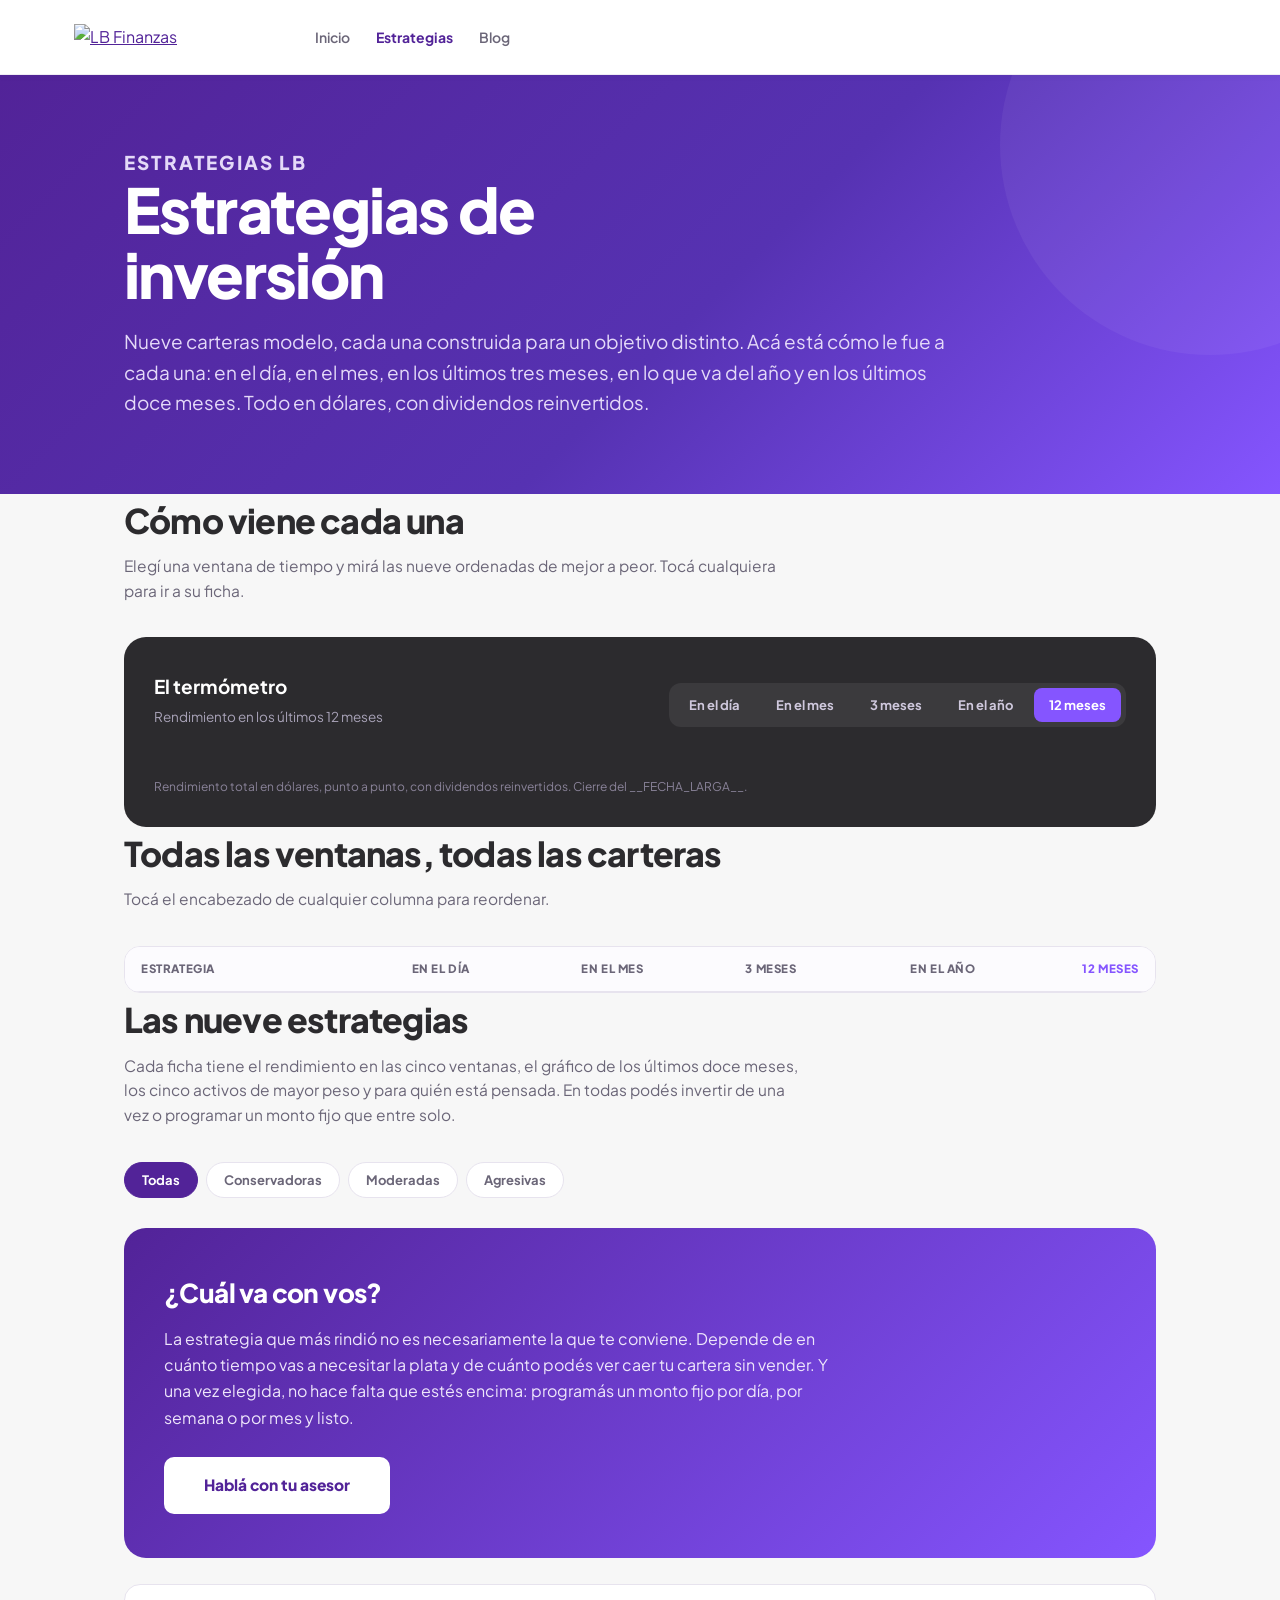
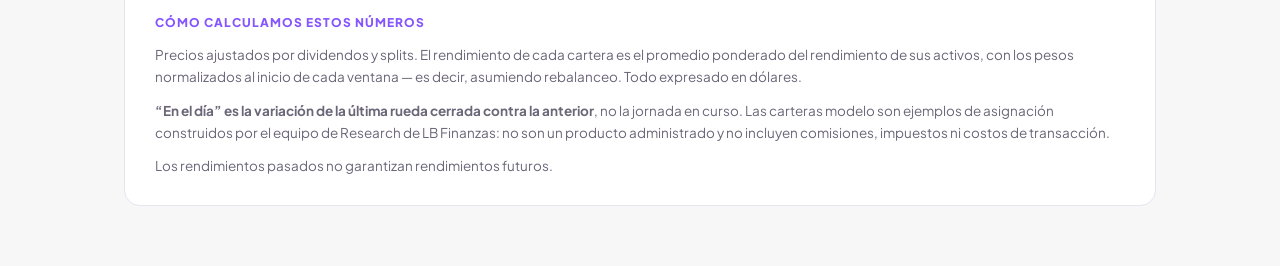
==== landing/template.html @ 9a28ad7d "Add files via upload" ====
<!DOCTYPE html>
<html lang="es-AR">
<head>
<meta charset="utf-8">
<meta name="viewport" content="width=device-width, initial-scale=1">
<title>Estrategias de inversión · LB Finanzas</title>
<meta name="description" content="Todas las estrategias de inversión de LB Finanzas, con su rendimiento en el día, el mes, los últimos 3 meses, el año y los últimos 12 meses.">
<link rel="icon" type="image/png" sizes="64x64" href="/assets/favicon-64.png">
<link rel="apple-touch-icon" sizes="180x180" href="/assets/apple-touch-icon.png">
<meta name="theme-color" content="#522398">
<link rel="preconnect" href="https://fonts.googleapis.com">
<link rel="preconnect" href="https://fonts.gstatic.com" crossorigin>
<link href="https://fonts.googleapis.com/css2?family=Plus+Jakarta+Sans:wght@400;500;600;700;800&display=swap" rel="stylesheet">
<style>
:root{
  --violeta:#522398;
  --violeta-medio:#5632b2;
  --acento:#8555ff;
  --lavanda:#f4e9fe;
  --verde:#73ffa1;
  --negro:#2c2b2e;
  --blanco:#fbfafd;
  --fondo:#f7f7f7;
  --gris:#6b6678;
  --gris-claro:#9990a8;
  --linea:#e7e3ee;
  --rojo:#e0466b;
  --verde-texto:#12855a;
  --grad:linear-gradient(135deg,#522398 0%,#5632b2 55%,#8555ff 100%);
  --radio:16px;
}
*{box-sizing:border-box}
html{scroll-behavior:smooth;scroll-padding-top:96px}
@media (prefers-reduced-motion:reduce){html{scroll-behavior:auto}*{animation:none!important;transition:none!important}}
body{
  margin:0;background:var(--fondo);color:var(--negro);
  font-family:'Plus Jakarta Sans',-apple-system,BlinkMacSystemFont,'Segoe UI',Arial,sans-serif;
  font-size:16px;line-height:1.6;-webkit-font-smoothing:antialiased;
}
.wrap{max-width:1080px;margin:0 auto;padding:0 24px}
.num{font-variant-numeric:tabular-nums;font-feature-settings:"tnum"}
a{color:var(--violeta)}
:focus-visible{outline:3px solid var(--acento);outline-offset:3px;border-radius:6px}

/* ---------- NAV ---------- */
.nav{position:sticky;top:0;z-index:50;background:#fff;border-bottom:1px solid #efecf4;box-shadow:0 2px 6px rgba(44,43,46,.045)}
.nav-in{max-width:1180px;margin:0 auto;padding:24px;display:flex;align-items:center;gap:24px}
.nav-logo{display:flex;align-items:center;flex:0 0 auto}
.nav-logo img{height:26px;width:auto;display:block}
.nav-links{display:flex;align-items:center;gap:26px;flex:1;min-width:0}
.nav-links a{font-size:14px;font-weight:600;color:var(--gris);text-decoration:none;white-space:nowrap}
.nav-links a:hover{color:var(--violeta)}
.nav-links a[aria-current="page"]{color:var(--violeta);font-weight:700}

/* ---------- HERO ---------- */
.hero{background:var(--violeta);background-image:var(--grad);color:#fff;padding:72px 0 76px;position:relative;overflow:hidden}
.hero::after{content:"";position:absolute;right:-140px;top:-140px;width:420px;height:420px;border-radius:50%;background:rgba(255,255,255,.05)}
.hero-in{position:relative;z-index:2;max-width:1080px;margin:0 auto;padding:0 24px}
.eyebrow{font-size:12px;font-weight:800;letter-spacing:2.2px;color:var(--verde);margin:0 0 18px}
.hero h1{font-size:clamp(38px,6vw,62px);line-height:1.04;font-weight:800;letter-spacing:-1.6px;margin:0 0 20px;max-width:15ch}
.hero p{font-size:clamp(16px,2vw,19px);line-height:1.6;color:#e4d9f8;max-width:60ch;margin:0}

/* ---------- SECCIONES ---------- */
section{padding:64px 0}
.sec-h{margin:0 0 6px;font-size:clamp(26px,3.4vw,34px);font-weight:800;letter-spacing:-.8px}
.sec-b{margin:0 0 34px;font-size:15.5px;color:var(--gris);max-width:62ch}

/* ---------- TERMÓMETRO ---------- */
.termo{background:var(--negro);border-radius:22px;padding:34px 30px 30px;color:#fff}
.termo-top{display:flex;flex-wrap:wrap;gap:18px;align-items:flex-end;justify-content:space-between;margin-bottom:28px}
.termo-top h3{margin:0 0 4px;font-size:19px;font-weight:700;color:#fff}
.termo-top p{margin:0;font-size:13.5px;color:#a9a3b8}
.ventanas{display:flex;flex-wrap:wrap;gap:6px;background:rgba(255,255,255,.07);padding:5px;border-radius:12px}
.ventanas button{
  border:0;background:transparent;color:#cfc8dd;font-family:inherit;font-size:13px;font-weight:700;
  padding:9px 15px;border-radius:8px;cursor:pointer;transition:background .15s,color .15s;white-space:nowrap
}
.ventanas button:hover{color:#fff}
.ventanas button[aria-selected="true"]{background:var(--acento);color:#fff}
.barras{display:flex;flex-direction:column;gap:3px}
.barra{
  display:grid;grid-template-columns:150px 1fr 78px;align-items:center;gap:14px;
  padding:9px 10px;border-radius:10px;background:transparent;border:0;width:100%;
  color:inherit;font-family:inherit;text-align:left;cursor:pointer;text-decoration:none;transition:background .15s
}
.barra:hover{background:rgba(255,255,255,.06)}
.barra-n{font-size:13.5px;font-weight:600;color:#efecf5;overflow:hidden;text-overflow:ellipsis;white-space:nowrap}
.barra-riel{position:relative;height:22px;background:rgba(255,255,255,.06);border-radius:5px;overflow:hidden}
.barra-cero{position:absolute;top:0;bottom:0;width:1px;background:rgba(255,255,255,.28)}
.barra-f{position:absolute;top:3px;bottom:3px;border-radius:3px;transition:left .45s cubic-bezier(.4,0,.2,1),width .45s cubic-bezier(.4,0,.2,1)}
.barra-v{font-size:14px;font-weight:800;text-align:right}
.pos{color:var(--verde)}.neg{color:#ff8fa8}
.termo-pie{margin:22px 0 0;font-size:12px;color:#8a8399}

/* ---------- TABLA ---------- */
.tabla-caja{background:#fff;border:1px solid var(--linea);border-radius:var(--radio);overflow-x:auto}
table{width:100%;border-collapse:collapse;min-width:660px}
th,td{padding:13px 16px;text-align:right;font-size:14px;border-bottom:1px solid var(--linea)}
th:first-child,td:first-child{text-align:left}
thead th{font-size:11.5px;font-weight:800;letter-spacing:.6px;text-transform:uppercase;color:var(--gris);background:#fcfbfe;position:sticky;top:0}
tbody tr:last-child td{border-bottom:0}
tbody tr:hover{background:#fbf9ff}
td.nom a{font-weight:700;color:var(--negro);text-decoration:none}
td.nom a:hover{color:var(--violeta)}
td.nom small{display:block;font-weight:500;color:var(--gris-claro);font-size:12px}
.v-pos{color:var(--verde-texto);font-weight:700}
.v-neg{color:var(--rojo);font-weight:700}
.v-cero{color:var(--gris)}
th.ord{cursor:pointer;user-select:none;white-space:nowrap}
th.ord:hover{color:var(--violeta)}
th.ord[aria-sort]{color:var(--acento)}

/* ---------- FILTROS ---------- */
.filtros{display:flex;flex-wrap:wrap;gap:8px;margin-bottom:30px}
.filtros button{
  border:1px solid var(--linea);background:#fff;color:var(--gris);font-family:inherit;
  font-size:13px;font-weight:700;padding:9px 17px;border-radius:100px;cursor:pointer;transition:.15s
}
.filtros button:hover{border-color:var(--acento);color:var(--violeta)}
.filtros button[aria-pressed="true"]{background:var(--violeta);border-color:var(--violeta);color:#fff}

/* ---------- CARDS ---------- */
.cards{display:flex;flex-direction:column;gap:26px}
.card{background:#fff;border:1px solid var(--linea);border-radius:22px;overflow:hidden;scroll-margin-top:96px}
.card[hidden]{display:none}
.card-h{display:flex;gap:18px;align-items:flex-start;padding:28px 30px 22px;border-bottom:1px solid var(--linea)}
.card-ico{width:52px;height:52px;flex:0 0 52px;border-radius:14px;background:var(--lavanda);display:flex;align-items:center;justify-content:center;padding:9px}
.card-ico img{width:100%;height:100%;object-fit:contain}
.card-tit{flex:1;min-width:0}
.card-tit h3{margin:0 0 3px;font-size:23px;font-weight:800;letter-spacing:-.5px}
.card-tit p{margin:0 0 11px;font-size:15px;color:var(--gris)}
.chips{display:flex;flex-wrap:wrap;gap:7px}
.chip{font-size:11.5px;font-weight:700;padding:5px 11px;border-radius:100px;background:var(--lavanda);color:var(--violeta);letter-spacing:.2px}
.chip.r-conservative{background:#e6f7ef;color:#12855a}
.chip.r-moderate{background:#fff2dd;color:#9a6608}
.chip.r-aggressive{background:#fde8ee;color:#c02a52}

.kpis{display:grid;grid-template-columns:repeat(5,1fr);border-bottom:1px solid var(--linea)}
.kpi{padding:18px 14px;text-align:center;border-right:1px solid var(--linea)}
.kpi:last-child{border-right:0}
.kpi.destacado{background:var(--lavanda)}
.kpi-l{display:block;font-size:10.5px;font-weight:800;letter-spacing:.7px;text-transform:uppercase;color:var(--gris-claro);margin-bottom:5px}
.kpi-v{font-size:19px;font-weight:800;letter-spacing:-.4px}

.card-b{display:grid;grid-template-columns:1.15fr .85fr;gap:0}
.graf{padding:26px 30px;border-right:1px solid var(--linea)}
.bloque-t{margin:0 0 3px;font-size:12px;font-weight:800;letter-spacing:1px;color:var(--acento);text-transform:uppercase}
.bloque-s{margin:0 0 16px;font-size:12.5px;color:var(--gris-claro)}
.graf svg{width:100%;max-width:470px;height:auto;display:block}
.act{padding:26px 30px}
.act table{min-width:0}
.act th,.act td{padding:9px 6px;font-size:13px}
.act thead th{background:transparent;position:static;font-size:10.5px}
.act td.tk{text-align:left}
.act .tk b{font-weight:800;color:var(--negro)}
.act .tk small{display:block;font-size:11px;color:var(--gris-claro);font-weight:500;line-height:1.35}
.sd{color:var(--gris-claro);font-weight:500}
.act-pie{margin:14px 0 0;font-size:11.5px;color:var(--gris-claro);line-height:1.5}

.desc{padding:24px 30px 30px;border-top:1px solid var(--linea);background:#fcfbfe}
.desc p{margin:0 0 12px;font-size:14.5px;line-height:1.7;color:#4a4653}
.desc p:last-child{margin-bottom:0}
.desc details summary{cursor:pointer;font-size:13px;font-weight:700;color:var(--violeta);list-style:none;padding:4px 0}
.desc details summary::-webkit-details-marker{display:none}
.desc details summary::before{content:"▸ ";display:inline-block;transition:transform .2s}
.desc details[open] summary::before{content:"▾ "}
.desc details[open] summary{margin-bottom:12px}

/* ---------- INVERSIÓN PROGRAMADA ---------- */
.prog{display:flex;flex-wrap:wrap;align-items:center;gap:16px;justify-content:space-between;
  padding:18px 30px;background:var(--lavanda);border-top:1px solid #e3d5f7}
.prog-txt{flex:1 1 340px;min-width:0}
.prog-txt p{margin:0;font-size:13.5px;line-height:1.55;color:#4a4653}
.prog-txt b{color:var(--violeta);font-weight:700}
.frec{display:flex;gap:6px;flex:0 0 auto}
.frec span{font-size:11.5px;font-weight:700;color:var(--violeta);background:#fff;
  border:1px solid #e0cffa;border-radius:100px;padding:5px 13px;white-space:nowrap}
@media (max-width:560px){.prog{padding:16px 20px}}

/* ---------- CIERRE ---------- */
.cierre{background:var(--violeta);background-image:linear-gradient(135deg,#522398 0%,#8555ff 100%);border-radius:22px;padding:44px 40px;color:#fff}
.cierre h3{margin:0 0 12px;font-size:26px;font-weight:800;letter-spacing:-.6px}
.cierre p{margin:0 0 26px;font-size:16px;line-height:1.65;color:#eee6fb;max-width:56ch}
.btn{display:inline-block;padding:16px 40px;border-radius:10px;background:#fff;color:var(--violeta);font-size:15.5px;font-weight:800;text-decoration:none}
.btn:hover{background:var(--verde);color:var(--negro)}

.metodo{background:#fff;border:1px solid var(--linea);border-radius:var(--radio);padding:28px 30px}
.metodo h4{margin:0 0 12px;font-size:12px;font-weight:800;letter-spacing:1px;color:var(--acento);text-transform:uppercase}
.metodo p{margin:0 0 11px;font-size:13.5px;line-height:1.65;color:var(--gris)}
.metodo p:last-child{margin-bottom:0}
footer{padding:0 0 60px}

@media (max-width:860px){
  .card-b{grid-template-columns:1fr}
  .graf{border-right:0;border-bottom:1px solid var(--linea)}
  .kpis{grid-template-columns:repeat(3,1fr)}
  .kpi{border-bottom:1px solid var(--linea)}
  .kpi:nth-child(3){border-right:0}
  .barra{grid-template-columns:120px 1fr 66px;gap:10px}
  .nav-links{display:none}
}
@media (max-width:560px){
  .wrap,.hero-in,.nav-in{padding-left:18px;padding-right:18px}
  .nav-in{gap:12px;padding:20px 18px}
  .nav-logo img{height:22px}
    .hero{padding:52px 0 70px}
  section{padding:46px 0}
  .termo{padding:24px 18px}
  .barra{grid-template-columns:1fr 62px;gap:8px;padding:8px}
  .barra-riel{grid-column:1/-1;grid-row:2}
  .barra-n{white-space:normal}
  .kpis{grid-template-columns:repeat(2,1fr)}
  .kpi:nth-child(3){border-right:1px solid var(--linea)}
  .kpi:nth-child(5){border-right:0}
  .card-h,.graf,.act,.desc{padding-left:20px;padding-right:20px}
  .cierre{padding:32px 24px}
}
</style>
</head>
<body>

<nav class="nav">
  <div class="nav-in">
    <a class="nav-logo" href="/" aria-label="LB Finanzas — inicio">
      <img src="/assets/lb-logo.png" alt="LB Finanzas" width="217" height="26">
    </a>
    <!-- LINKS DE LA PLATAFORMA — reemplazar por los de la navbar general.
         Los de abajo son un ejemplo de estructura, no los definitivos. -->
    <div class="nav-links">
      <a href="/">Inicio</a>
      <a href="/estrategias-de-inversion" aria-current="page">Estrategias</a>
      <a href="/blog">Blog</a>
    </div>
  </div>
</nav>

<header class="hero">
  <div class="hero-in">
    <p class="eyebrow">ESTRATEGIAS LB</p>
    <h1>Estrategias de inversión</h1>
    <p>Nueve carteras modelo, cada una construida para un objetivo distinto. Acá está cómo le fue a cada una: en el día, en el mes, en los últimos tres meses, en lo que va del año y en los últimos doce meses. Todo en dólares, con dividendos reinvertidos.</p>
  </div>
</header>


<main>

<section class="wrap" id="comparar">
  <h2 class="sec-h">Cómo viene cada una</h2>
  <p class="sec-b">Elegí una ventana de tiempo y mirá las nueve ordenadas de mejor a peor. Tocá cualquiera para ir a su ficha.</p>
  <div class="termo">
    <div class="termo-top">
      <div>
        <h3>El termómetro</h3>
        <p id="termoSub">Rendimiento en los últimos 12 meses</p>
      </div>
      <div class="ventanas" role="tablist" aria-label="Ventana de tiempo">
        <button role="tab" data-v="0">En el día</button>
        <button role="tab" data-v="1">En el mes</button>
        <button role="tab" data-v="2">3 meses</button>
        <button role="tab" data-v="3">En el año</button>
        <button role="tab" data-v="4" aria-selected="true">12 meses</button>
      </div>
    </div>
    <div class="barras" id="barras"></div>
    <p class="termo-pie">Rendimiento total en dólares, punto a punto, con dividendos reinvertidos. Cierre del __FECHA_LARGA__.</p>
  </div>
</section>

<section class="wrap" id="tabla">
  <h2 class="sec-h">Todas las ventanas, todas las carteras</h2>
  <p class="sec-b">Tocá el encabezado de cualquier columna para reordenar.</p>
  <div class="tabla-caja">
    <table id="tablaComp">
      <thead>
        <tr>
          <th class="ord" data-c="-1" scope="col">Estrategia</th>
          <th class="ord" data-c="0" scope="col">En el día</th>
          <th class="ord" data-c="1" scope="col">En el mes</th>
          <th class="ord" data-c="2" scope="col">3 meses</th>
          <th class="ord" data-c="3" scope="col">En el año</th>
          <th class="ord" data-c="4" aria-sort="descending" scope="col">12 meses</th>
        </tr>
      </thead>
      <tbody id="tablaBody"></tbody>
    </table>
  </div>
</section>

<section class="wrap" id="estrategias">
  <h2 class="sec-h">Las nueve estrategias</h2>
  <p class="sec-b">Cada ficha tiene el rendimiento en las cinco ventanas, el gráfico de los últimos doce meses, los cinco activos de mayor peso y para quién está pensada. En todas podés invertir de una vez o programar un monto fijo que entre solo.</p>
  <div class="filtros" id="filtros">
    <button data-f="todas" aria-pressed="true">Todas</button>
    <button data-f="conservative" aria-pressed="false">Conservadoras</button>
    <button data-f="moderate" aria-pressed="false">Moderadas</button>
    <button data-f="aggressive" aria-pressed="false">Agresivas</button>
  </div>
  <div class="cards" id="cards"></div>
</section>

<section class="wrap">
  <div class="cierre">
    <h3>¿Cuál va con vos?</h3>
    <p>La estrategia que más rindió no es necesariamente la que te conviene. Depende de en cuánto tiempo vas a necesitar la plata y de cuánto podés ver caer tu cartera sin vender. Y una vez elegida, no hace falta que estés encima: programás un monto fijo por día, por semana o por mes y listo.</p>
    <a class="btn" href="#">Hablá con tu asesor</a>
  </div>
</section>

<section class="wrap" id="metodologia" style="padding-top:26px">
  <div class="metodo">
    <h4>Cómo calculamos estos números</h4>
    <p>Precios ajustados por dividendos y splits. El rendimiento de cada cartera es el promedio ponderado del rendimiento de sus activos, con los pesos normalizados al inicio de cada ventana — es decir, asumiendo rebalanceo. Todo expresado en dólares.</p>
    <p><strong>“En el día” es la variación de la última rueda cerrada contra la anterior</strong>, no la jornada en curso. Las carteras modelo son ejemplos de asignación construidos por el equipo de Research de LB Finanzas: no son un producto administrado y no incluyen comisiones, impuestos ni costos de transacción.</p>
    <p>Los rendimientos pasados no garantizan rendimientos futuros.</p>
  </div>
</section>

</main>
<footer></footer>

<script>
const VENTANAS = ['En el día','En el mes','Últimos 3 meses','En el año (YTD)','Últimos 12 meses'];
const VENT_CORTA = ['Día','Mes','3M','Año','12M'];
const ESTRATEGIAS = __DATOS__;

const fmt = n => (n>0?'+':'') + n.toFixed(2).replace('.',',') + '%';
const cls = n => n>0?'pos':(n<0?'neg':'');
const clsT = n => n>0?'v-pos':(n<0?'v-neg':'v-cero');

/* ---------- TERMÓMETRO ---------- */
let ventanaActiva = 4;

function pintarBarras(){
  const cont = document.getElementById('barras');
  const orden = [...ESTRATEGIAS].sort((a,b)=>b.ret[ventanaActiva]-a.ret[ventanaActiva]);
  const vals = orden.map(e=>e.ret[ventanaActiva]);
  const min = Math.min(0,...vals), max = Math.max(0,...vals);
  const span = (max-min) || 1;
  const cero = (0-min)/span*100;

  cont.innerHTML = orden.map(e=>{
    const v = e.ret[ventanaActiva];
    const x = (v-min)/span*100;
    const left = Math.min(cero,x), w = Math.max(Math.abs(x-cero),0.6);
    const color = v>=0 ? 'var(--verde)' : '#ff8fa8';
    return `<a class="barra" href="#${e.id}">
      <span class="barra-n">${e.nombre}</span>
      <span class="barra-riel">
        <span class="barra-cero" style="left:${cero}%"></span>
        <span class="barra-f" style="left:${left}%;width:${w}%;background:${color}"></span>
      </span>
      <span class="barra-v num ${cls(v)}">${fmt(v)}</span>
    </a>`;
  }).join('');

  document.getElementById('termoSub').textContent = 'Rendimiento ' +
    (ventanaActiva===0?'en el día':ventanaActiva===1?'en el mes':ventanaActiva===2?'en los últimos 3 meses':ventanaActiva===3?'en lo que va del año':'en los últimos 12 meses');
}

document.querySelectorAll('.ventanas button').forEach(b=>{
  b.addEventListener('click',()=>{
    document.querySelectorAll('.ventanas button').forEach(x=>x.setAttribute('aria-selected','false'));
    b.setAttribute('aria-selected','true');
    ventanaActiva = +b.dataset.v;
    pintarBarras();
  });
});
pintarBarras();

/* ---------- TABLA ---------- */
let ordCol = 4, ordDesc = true;

function pintarTabla(){
  const orden = [...ESTRATEGIAS].sort((a,b)=>{
    if(ordCol===-1) return ordDesc ? b.nombre.localeCompare(a.nombre) : a.nombre.localeCompare(b.nombre);
    return ordDesc ? b.ret[ordCol]-a.ret[ordCol] : a.ret[ordCol]-b.ret[ordCol];
  });
  document.getElementById('tablaBody').innerHTML = orden.map(e=>
    `<tr><td class="nom"><a href="#${e.id}">${e.nombre}</a><small>${e.riesgo} · ${e.plazo.toLowerCase()}</small></td>` +
    e.ret.map(v=>`<td class="num ${clsT(v)}">${fmt(v)}</td>`).join('') + '</tr>'
  ).join('');
}

document.querySelectorAll('#tablaComp th.ord').forEach(th=>{
  th.addEventListener('click',()=>{
    const c = +th.dataset.c;
    if(c===ordCol){ ordDesc = !ordDesc; } else { ordCol = c; ordDesc = true; }
    document.querySelectorAll('#tablaComp th.ord').forEach(x=>x.removeAttribute('aria-sort'));
    th.setAttribute('aria-sort', ordDesc?'descending':'ascending');
    pintarTabla();
  });
});
pintarTabla();

/* ---------- GRÁFICO ----------
   Si la estrategia trae `serie` (array de {f:'YYYY-MM-DD', v:<base 100>}),
   dibuja la curva de 12 meses. Si no, cae al gráfico de las cinco ventanas.
   Cargar `serie` no requiere ningún otro cambio en la página.            */

function grafSerie(e){
  const W=420,H=200,P={t:14,r:10,b:24,l:38};
  const vs=e.serie.map(p=>p.v), min=Math.min(...vs), max=Math.max(...vs);
  const pad=(max-min)*0.12||1, lo=min-pad, hi=max+pad;
  const X=i=>P.l+i/(e.serie.length-1)*(W-P.l-P.r);
  const Y=v=>P.t+(hi-v)/(hi-lo)*(H-P.t-P.b);
  const d=e.serie.map((p,i)=>(i?'L':'M')+X(i).toFixed(1)+' '+Y(p.v).toFixed(1)).join(' ');
  const area=d+` L${X(e.serie.length-1).toFixed(1)} ${H-P.b} L${P.l} ${H-P.b} Z`;
  const sube=vs[vs.length-1]>=vs[0], col=sube?'#12855a':'#e0466b';
  return `<svg viewBox="0 0 ${W} ${H}" role="img" aria-label="Evolución de ${e.nombre} en los últimos 12 meses">
    <defs><linearGradient id="g-${e.id}" x1="0" y1="0" x2="0" y2="1">
      <stop offset="0%" stop-color="${col}" stop-opacity=".22"/><stop offset="100%" stop-color="${col}" stop-opacity="0"/>
    </linearGradient></defs>
    <line x1="${P.l}" y1="${Y(100)}" x2="${W-P.r}" y2="${Y(100)}" stroke="#e7e3ee" stroke-dasharray="3 3"/>
    <path d="${area}" fill="url(#g-${e.id})"/>
    <path d="${d}" fill="none" stroke="${col}" stroke-width="2.2" stroke-linejoin="round" stroke-linecap="round"/>
    <text x="4" y="${Y(hi).toFixed(1)+8}" font-size="10" fill="#9990a8">${hi.toFixed(0)}</text>
    <text x="4" y="${Y(lo).toFixed(1)}" font-size="10" fill="#9990a8">${lo.toFixed(0)}</text>
  </svg>`;
}

function grafVentanas(e){
  const W=420,H=214,P={t:18,r:8,b:48,l:8};
  const vs=e.ret, min=Math.min(0,...vs), max=Math.max(0,...vs), span=(max-min)||1;
  const bw=(W-P.l-P.r)/vs.length, gap=bw*0.32;
  const Y=v=>P.t+(max-v)/span*(H-P.t-P.b);
  const y0=Y(0);
  return `<svg viewBox="0 0 ${W} ${H}" role="img" aria-label="Rendimiento de ${e.nombre} por ventana de tiempo">
    <line x1="${P.l}" y1="${y0.toFixed(1)}" x2="${W-P.r}" y2="${y0.toFixed(1)}" stroke="#d8d3e2"/>
    ${vs.map((v,i)=>{
      const x=P.l+i*bw+gap/2, w=bw-gap;
      const y=Math.min(y0,Y(v)), h=Math.max(Math.abs(Y(v)-y0),1.5);
      const col = i===4 ? '#8555ff' : (v>=0?'#c9b8ee':'#f2b9c8');
      const ty = v>=0 ? y-7 : y+h+14;
      return `<rect x="${x.toFixed(1)}" y="${y.toFixed(1)}" width="${w.toFixed(1)}" height="${h.toFixed(1)}" rx="3" fill="${col}"/>
        <text x="${(x+w/2).toFixed(1)}" y="${ty.toFixed(1)}" text-anchor="middle" font-size="11" font-weight="800" fill="${i===4?'#522398':'#6b6678'}">${fmt(v)}</text>
        <text x="${(x+w/2).toFixed(1)}" y="${H-10}" text-anchor="middle" font-size="11" font-weight="${i===4?700:500}" fill="#9990a8">${VENT_CORTA[i]}</text>`;
    }).join('')}
  </svg>`;
}

/* ---------- CARDS ---------- */
document.getElementById('cards').innerHTML = ESTRATEGIAS.map(e=>{
  const kpis = e.ret.map((v,i)=>
    `<div class="kpi${i===4?' destacado':''}">
       <span class="kpi-l">${VENT_CORTA[i]}</span>
       <span class="kpi-v num ${clsT(v)}">${fmt(v)}</span>
     </div>`).join('');

  const filas = e.activos.map(a=>
    `<tr>
      <td class="tk"><b>${a.t}</b>${a.nombre?`<small>${a.nombre}</small>`:''}</td>
      <td class="num">${a.peso.toString().replace('.',',')}%</td>
      <td class="num ${a.r12m===null?'sd':clsT(a.r12m)}">${a.r12m===null?'s/d':fmt(a.r12m)}</td>
    </tr>`).join('');

  const resto = e.totalActivos>5 ? `Se muestran los 5 activos de mayor peso de un total de ${e.totalActivos}.` : `La cartera tiene ${e.totalActivos} activos: están todos.`;

  const [primero,...siguientes] = e.descripcion;
  const desc = `<p>${primero}</p>` + (siguientes.length
    ? `<details><summary>Seguir leyendo</summary>${siguientes.map(p=>`<p>${p}</p>`).join('')}</details>`
    : '');

  const tieneSerie = Array.isArray(e.serie) && e.serie.length>1;

  return `<article class="card" id="${e.id}" data-riesgo="${e.riesgoKey}">
    <div class="card-h">
      <div class="card-ico">${e.icono?`<img src="${e.icono}" alt="" loading="lazy">`:''}</div>
      <div class="card-tit">
        <h3>${e.nombre}</h3>
        <p>${e.subtitulo}</p>
        <div class="chips">
          <span class="chip r-${e.riesgoKey}">Riesgo ${e.riesgo.toLowerCase()}</span>
          <span class="chip">${e.plazo}</span>
          <span class="chip">${e.totalActivos} activos</span>
        </div>
      </div>
    </div>
    <div class="kpis">${kpis}</div>
    <div class="card-b">
      <div class="graf">
        <p class="bloque-t">Últimos 12 meses</p>
        <p class="bloque-s">${tieneSerie ? 'Base 100 al inicio del período.' : 'Rendimiento acumulado en cada ventana. La barra violeta son los 12 meses.'}</p>
        ${tieneSerie ? grafSerie(e) : grafVentanas(e)}
      </div>
      <div class="act">
        <p class="bloque-t">Top 5 activos</p>
        <p class="bloque-s">Por peso dentro de la cartera.</p>
        <table>
          <thead><tr><th scope="col">Activo</th><th scope="col">Peso</th><th scope="col">12M</th></tr></thead>
          <tbody>${filas}</tbody>
        </table>
        <p class="act-pie">${resto}</p>
      </div>
    </div>
    <div class="desc">${desc}</div>
    <div class="prog">
      <div class="prog-txt">
        <p>🔁 En LB podés poner un monto fijo en <b>${e.nombre}</b> y que se invierta solo, sin que tengas que acordarte.</p>
      </div>
      <div class="frec"><span>Todos los días</span><span>Todas las semanas</span><span>Todos los meses</span></div>
    </div>
  </article>`;
}).join('');

/* ---------- FILTROS ---------- */
document.querySelectorAll('#filtros button').forEach(b=>{
  b.addEventListener('click',()=>{
    document.querySelectorAll('#filtros button').forEach(x=>x.setAttribute('aria-pressed','false'));
    b.setAttribute('aria-pressed','true');
    const f = b.dataset.f;
    document.querySelectorAll('.card').forEach(c=>{
      c.hidden = !(f==='todas' || c.dataset.riesgo===f);
    });
  });
});
</script>
</body>
</html>
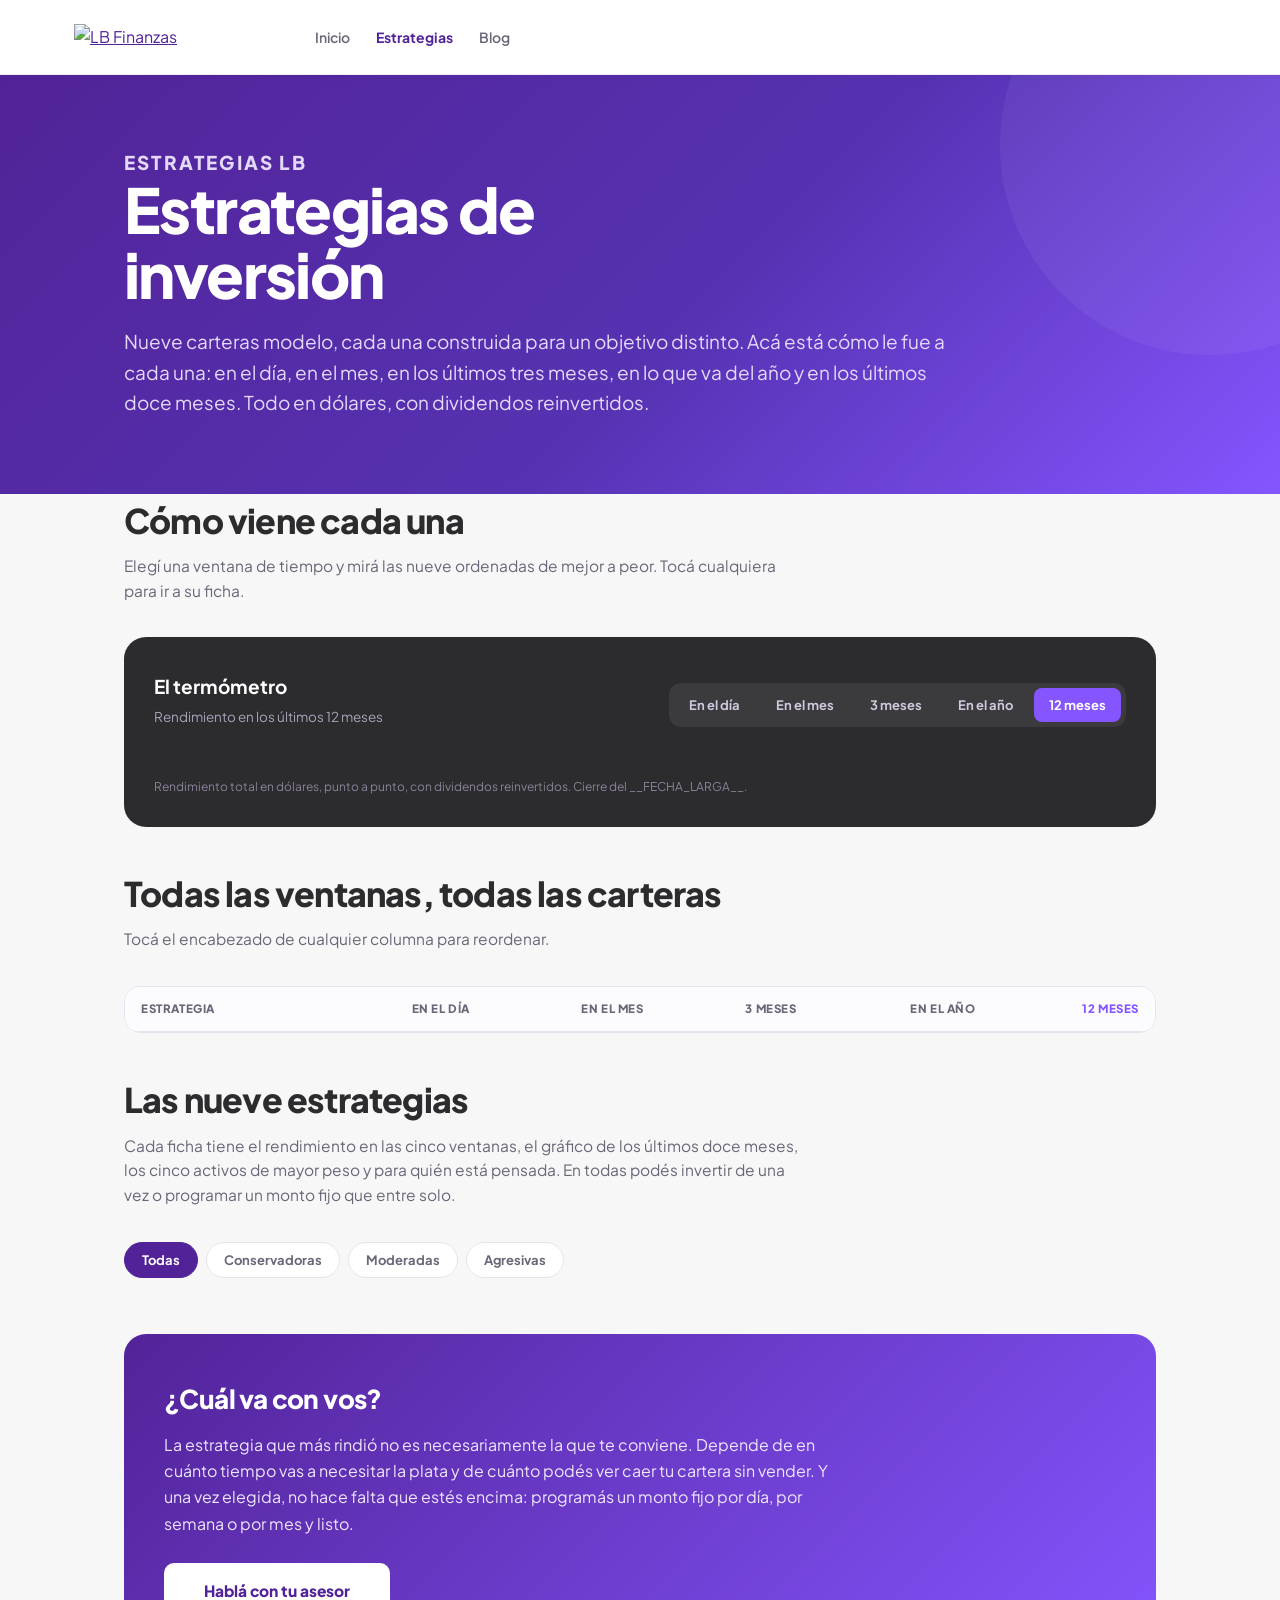
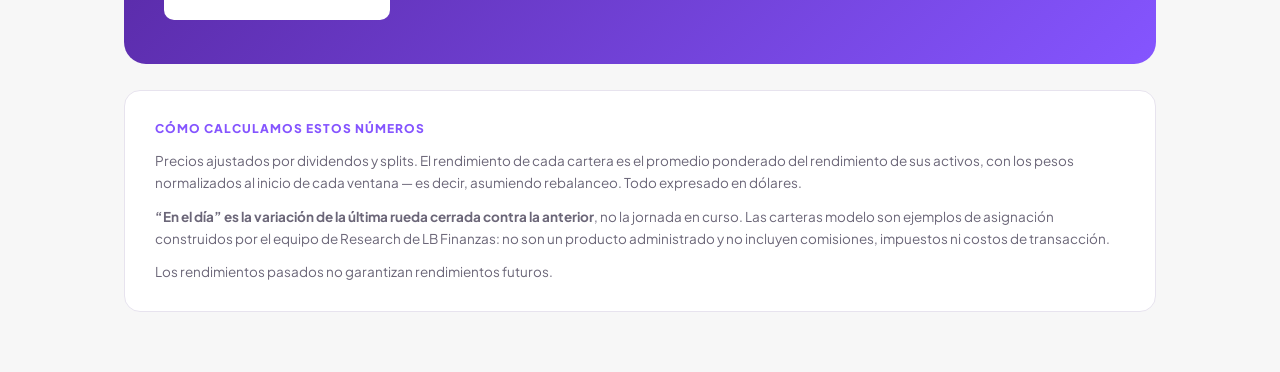
==== commit b6564f79: "Add files via upload" ====
--- a/landing/template.html
+++ b/landing/template.html
@@ -62,7 +62,8 @@
 
 /* ---------- SECCIONES ---------- */
 section{padding:64px 0}
-.sec-h{margin:0 0 6px;font-size:clamp(26px,3.4vw,34px);font-weight:800;letter-spacing:-.8px}
+section:first-of-type .sec-h{margin-top:0}
+.sec-h{margin:40px 0 6px;font-size:clamp(26px,3.4vw,34px);font-weight:800;letter-spacing:-.8px}
 .sec-b{margin:0 0 34px;font-size:15.5px;color:var(--gris);max-width:62ch}
 
 /* ---------- TERMÓMETRO ---------- */
@@ -120,7 +121,7 @@
 .filtros button[aria-pressed="true"]{background:var(--violeta);border-color:var(--violeta);color:#fff}
 
 /* ---------- CARDS ---------- */
-.cards{display:flex;flex-direction:column;gap:26px}
+.cards{display:flex;flex-direction:column;gap:26px;margin-bottom:26px}
 .card{background:#fff;border:1px solid var(--linea);border-radius:22px;overflow:hidden;scroll-margin-top:96px}
 .card[hidden]{display:none}
 .card-h{display:flex;gap:18px;align-items:flex-start;padding:28px 30px 22px;border-bottom:1px solid var(--linea)}
@@ -178,7 +179,7 @@
 @media (max-width:560px){.prog{padding:16px 20px}}
 
 /* ---------- CIERRE ---------- */
-.cierre{background:var(--violeta);background-image:linear-gradient(135deg,#522398 0%,#8555ff 100%);border-radius:22px;padding:44px 40px;color:#fff}
+.cierre{background:var(--violeta);background-image:linear-gradient(135deg,#522398 0%,#8555ff 100%);border-radius:22px;padding:44px 40px;margin-top:22px;color:#fff}
 .cierre h3{margin:0 0 12px;font-size:26px;font-weight:800;letter-spacing:-.6px}
 .cierre p{margin:0 0 26px;font-size:16px;line-height:1.65;color:#eee6fb;max-width:56ch}
 .btn{display:inline-block;padding:16px 40px;border-radius:10px;background:#fff;color:var(--violeta);font-size:15.5px;font-weight:800;text-decoration:none}
@@ -205,6 +206,7 @@
   .nav-logo img{height:22px}
     .hero{padding:52px 0 70px}
   section{padding:46px 0}
+  .sec-h{margin-top:26px}
   .termo{padding:24px 18px}
   .barra{grid-template-columns:1fr 62px;gap:8px;padding:8px}
   .barra-riel{grid-column:1/-1;grid-row:2}
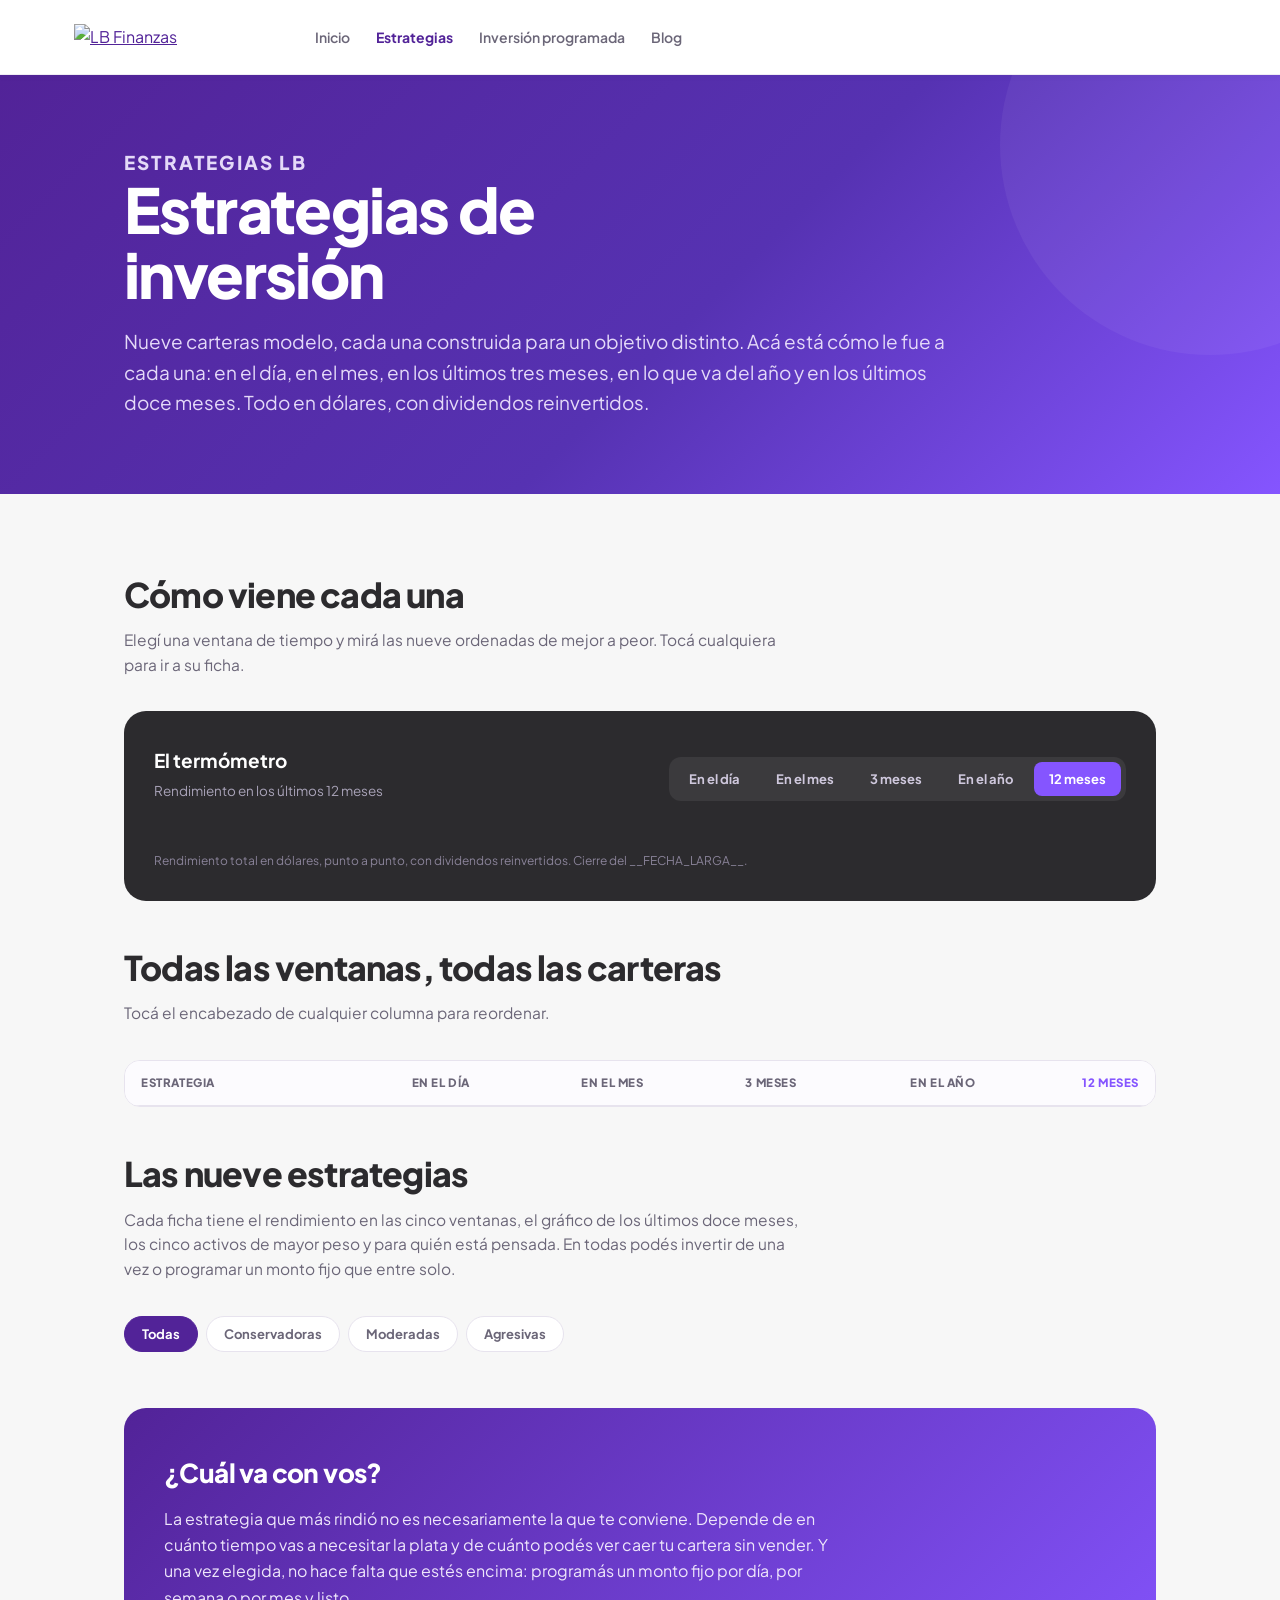
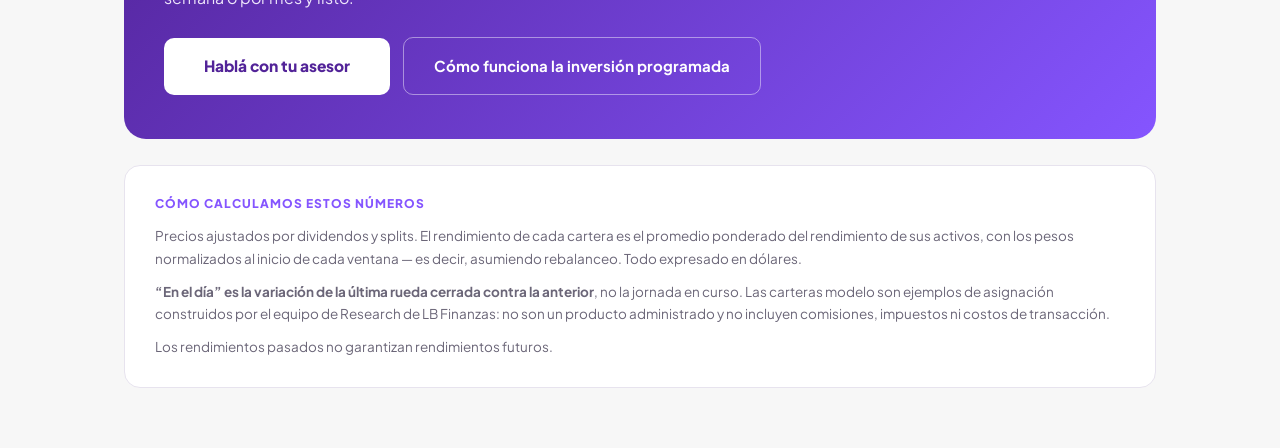
==== commit d73ccec1: "Add files via upload" ====
--- a/landing/template.html
+++ b/landing/template.html
@@ -62,6 +62,7 @@
 
 /* ---------- SECCIONES ---------- */
 section{padding:64px 0}
+section:first-of-type{padding-top:74px}
 section:first-of-type .sec-h{margin-top:0}
 .sec-h{margin:40px 0 6px;font-size:clamp(26px,3.4vw,34px);font-weight:800;letter-spacing:-.8px}
 .sec-b{margin:0 0 34px;font-size:15.5px;color:var(--gris);max-width:62ch}
@@ -184,6 +185,8 @@
 .cierre p{margin:0 0 26px;font-size:16px;line-height:1.65;color:#eee6fb;max-width:56ch}
 .btn{display:inline-block;padding:16px 40px;border-radius:10px;background:#fff;color:var(--violeta);font-size:15.5px;font-weight:800;text-decoration:none}
 .btn:hover{background:var(--verde);color:var(--negro)}
+.btn-sec{display:inline-block;padding:16px 30px;margin-left:10px;border-radius:10px;border:1.5px solid rgba(255,255,255,.45);color:#fff;font-size:15px;font-weight:700;text-decoration:none}
+.btn-sec:hover{background:rgba(255,255,255,.14);border-color:#fff}
 
 .metodo{background:#fff;border:1px solid var(--linea);border-radius:var(--radio);padding:28px 30px}
 .metodo h4{margin:0 0 12px;font-size:12px;font-weight:800;letter-spacing:1px;color:var(--acento);text-transform:uppercase}
@@ -216,6 +219,7 @@
   .kpi:nth-child(5){border-right:0}
   .card-h,.graf,.act,.desc{padding-left:20px;padding-right:20px}
   .cierre{padding:32px 24px}
+  .btn,.btn-sec{display:block;margin:0 0 10px 0;text-align:center;padding:15px 20px}
 }
 </style>
 </head>
@@ -231,6 +235,7 @@
     <div class="nav-links">
       <a href="/">Inicio</a>
       <a href="/estrategias-de-inversion" aria-current="page">Estrategias</a>
+      <a href="/dca">Inversión programada</a>
       <a href="/blog">Blog</a>
     </div>
   </div>
@@ -306,6 +311,7 @@
     <h3>¿Cuál va con vos?</h3>
     <p>La estrategia que más rindió no es necesariamente la que te conviene. Depende de en cuánto tiempo vas a necesitar la plata y de cuánto podés ver caer tu cartera sin vender. Y una vez elegida, no hace falta que estés encima: programás un monto fijo por día, por semana o por mes y listo.</p>
     <a class="btn" href="#">Hablá con tu asesor</a>
+      <a class="btn-sec" href="/dca">Cómo funciona la inversión programada</a>
   </div>
 </section>
 
@@ -498,7 +504,7 @@
     <div class="desc">${desc}</div>
     <div class="prog">
       <div class="prog-txt">
-        <p>🔁 En LB podés poner un monto fijo en <b>${e.nombre}</b> y que se invierta solo, sin que tengas que acordarte.</p>
+        <p>🔁 En LB podés poner un monto fijo en <b>${e.nombre}</b> y que se invierta solo, sin que tengas que acordarte. <a href="/dca">Por qué conviene invertir así</a></p>
       </div>
       <div class="frec"><span>Todos los días</span><span>Todas las semanas</span><span>Todos los meses</span></div>
     </div>
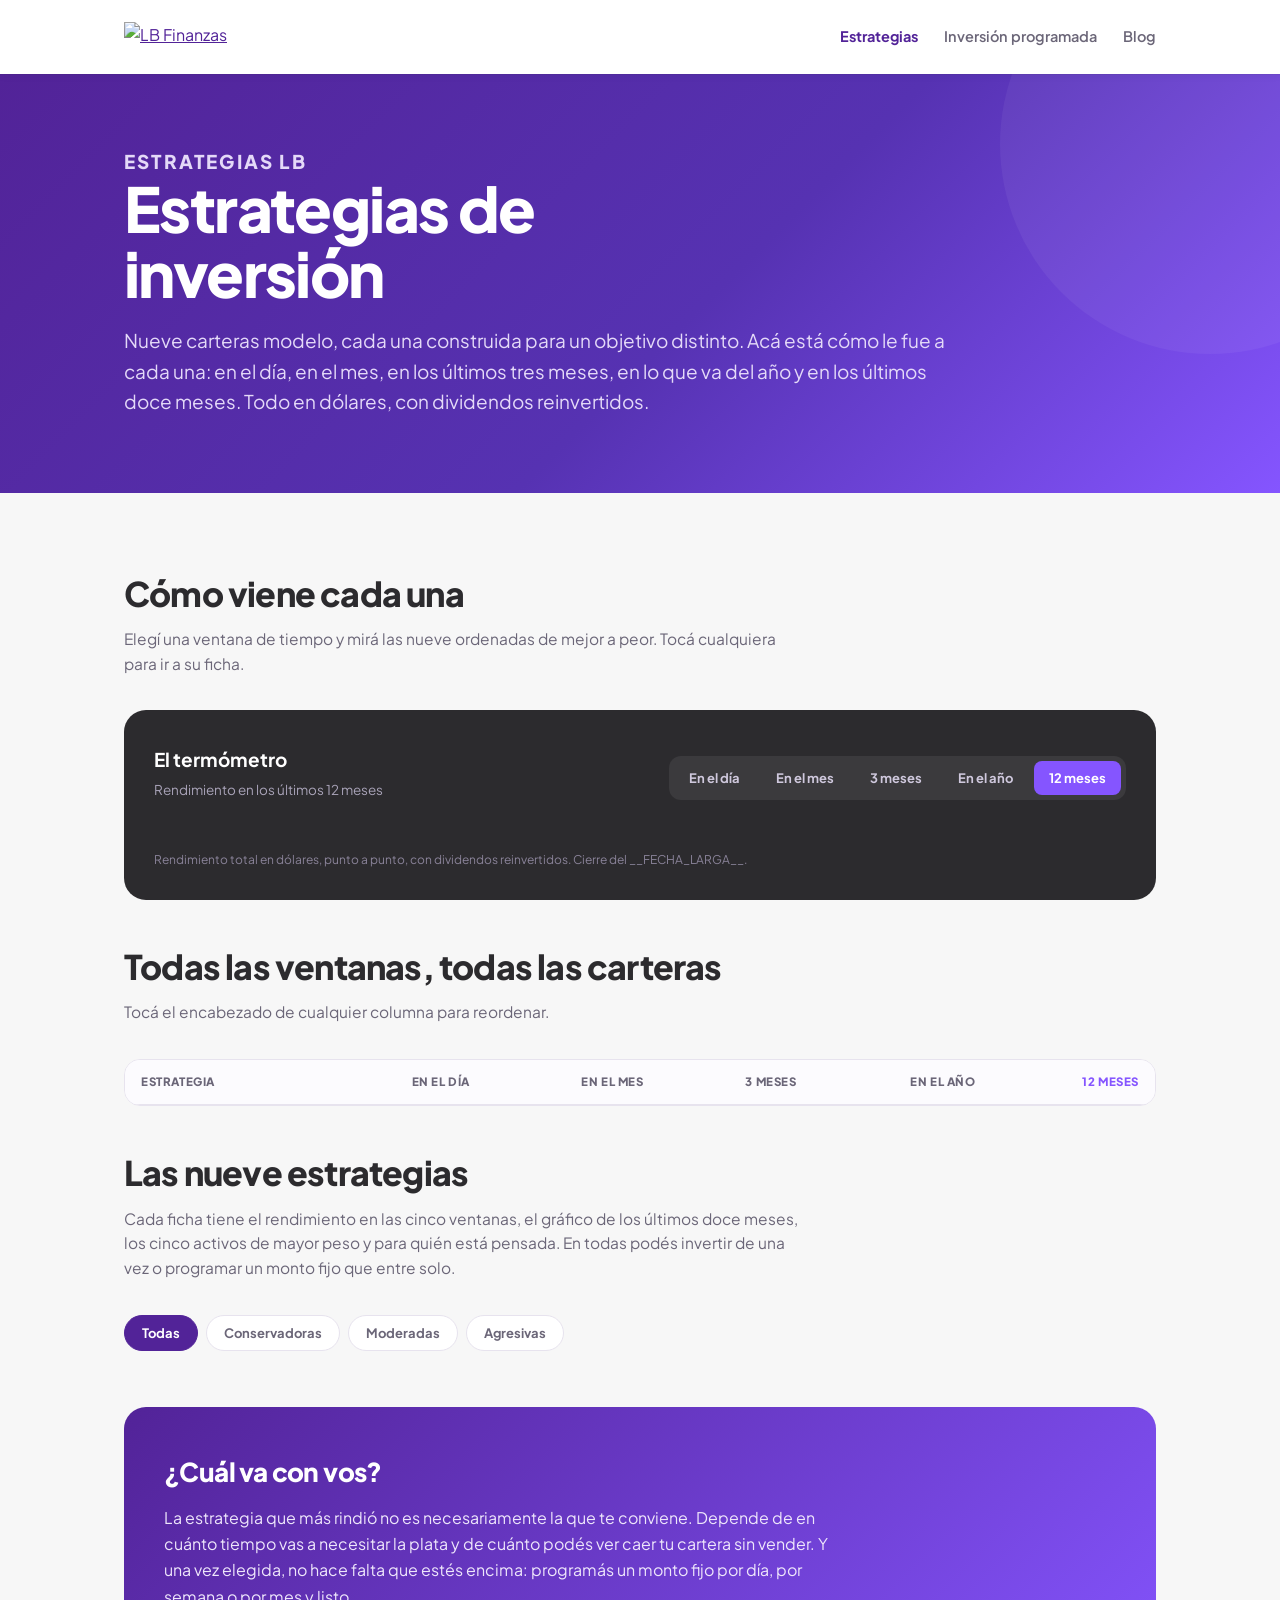
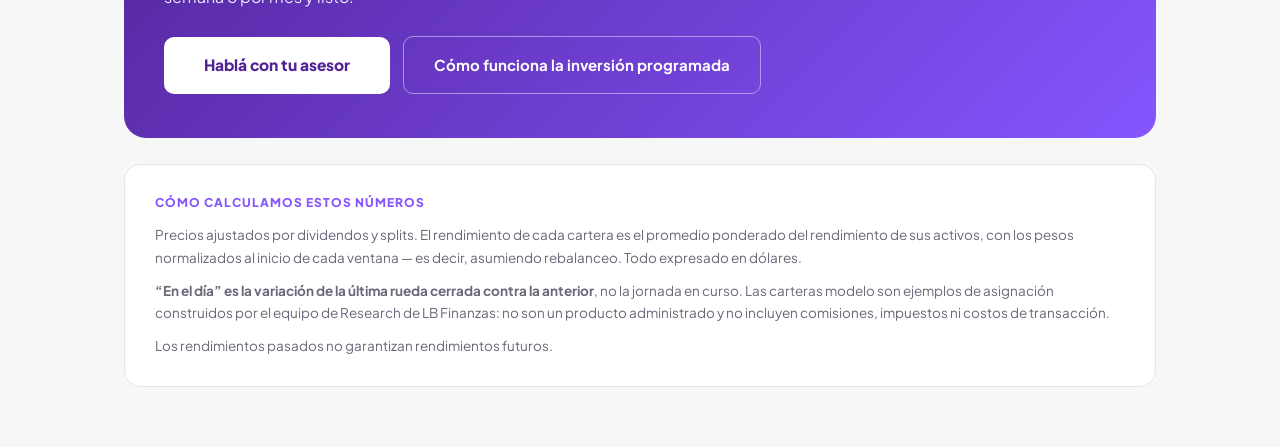
==== commit c7784c55: "Add files via upload" ====
--- a/landing/template.html
+++ b/landing/template.html
@@ -43,12 +43,12 @@
 :focus-visible{outline:3px solid var(--acento);outline-offset:3px;border-radius:6px}
 
 /* ---------- NAV ---------- */
-.nav{position:sticky;top:0;z-index:50;background:#fff;border-bottom:1px solid #efecf4;box-shadow:0 2px 6px rgba(44,43,46,.045)}
-.nav-in{max-width:1180px;margin:0 auto;padding:24px;display:flex;align-items:center;gap:24px}
+.nav{position:sticky;top:0;z-index:50;background:#fff;box-shadow:0 1px 0 rgba(44,43,46,.06),0 2px 8px rgba(44,43,46,.05)}
+.nav-in{max-width:1080px;margin:0 auto;padding:22px 24px;display:flex;align-items:center;gap:28px}
 .nav-logo{display:flex;align-items:center;flex:0 0 auto}
-.nav-logo img{height:26px;width:auto;display:block}
-.nav-links{display:flex;align-items:center;gap:26px;flex:1;min-width:0}
-.nav-links a{font-size:14px;font-weight:600;color:var(--gris);text-decoration:none;white-space:nowrap}
+.nav-logo img{height:30px;width:auto;display:block}
+.nav-links{display:flex;align-items:center;gap:26px;margin-left:auto}
+.nav-links a{font-size:14.5px;font-weight:600;color:var(--gris);text-decoration:none;white-space:nowrap}
 .nav-links a:hover{color:var(--violeta)}
 .nav-links a[aria-current="page"]{color:var(--violeta);font-weight:700}
 
@@ -201,12 +201,15 @@
   .kpi{border-bottom:1px solid var(--linea)}
   .kpi:nth-child(3){border-right:0}
   .barra{grid-template-columns:120px 1fr 66px;gap:10px}
-  .nav-links{display:none}
+  .nav-links{gap:16px}
+  .nav-links a{font-size:13px}
 }
 @media (max-width:560px){
   .wrap,.hero-in,.nav-in{padding-left:18px;padding-right:18px}
-  .nav-in{gap:12px;padding:20px 18px}
-  .nav-logo img{height:22px}
+  .nav-in{gap:14px;padding:18px}
+  .nav-logo img{height:24px}
+  .nav-links{gap:14px}
+  .nav-links a{font-size:12.5px}
     .hero{padding:52px 0 70px}
   section{padding:46px 0}
   .sec-h{margin-top:26px}
@@ -227,16 +230,13 @@
 
 <nav class="nav">
   <div class="nav-in">
-    <a class="nav-logo" href="/" aria-label="LB Finanzas — inicio">
-      <img src="/assets/lb-logo.png" alt="LB Finanzas" width="217" height="26">
+    <a class="nav-logo" href="https://lbfinanzas.com/" aria-label="LB Finanzas — inicio">
+      <img src="/assets/lb-logo.png" alt="LB Finanzas" width="250" height="30">
     </a>
-    <!-- LINKS DE LA PLATAFORMA — reemplazar por los de la navbar general.
-         Los de abajo son un ejemplo de estructura, no los definitivos. -->
     <div class="nav-links">
-      <a href="/">Inicio</a>
       <a href="/estrategias-de-inversion" aria-current="page">Estrategias</a>
-      <a href="/dca">Inversión programada</a>
-      <a href="/blog">Blog</a>
+      <a href="/inversion-programada-dca">Inversión programada</a>
+      <a href="https://lbfinanzas.com/blog">Blog</a>
     </div>
   </div>
 </nav>
@@ -311,7 +311,7 @@
     <h3>¿Cuál va con vos?</h3>
     <p>La estrategia que más rindió no es necesariamente la que te conviene. Depende de en cuánto tiempo vas a necesitar la plata y de cuánto podés ver caer tu cartera sin vender. Y una vez elegida, no hace falta que estés encima: programás un monto fijo por día, por semana o por mes y listo.</p>
     <a class="btn" href="#">Hablá con tu asesor</a>
-      <a class="btn-sec" href="/dca">Cómo funciona la inversión programada</a>
+      <a class="btn-sec" href="/inversion-programada-dca">Cómo funciona la inversión programada</a>
   </div>
 </section>
 
@@ -504,7 +504,7 @@
     <div class="desc">${desc}</div>
     <div class="prog">
       <div class="prog-txt">
-        <p>🔁 En LB podés poner un monto fijo en <b>${e.nombre}</b> y que se invierta solo, sin que tengas que acordarte. <a href="/dca">Por qué conviene invertir así</a></p>
+        <p>🔁 En LB podés poner un monto fijo en <b>${e.nombre}</b> y que se invierta solo, sin que tengas que acordarte. <a href="/inversion-programada-dca">Por qué conviene invertir así</a></p>
       </div>
       <div class="frec"><span>Todos los días</span><span>Todas las semanas</span><span>Todos los meses</span></div>
     </div>
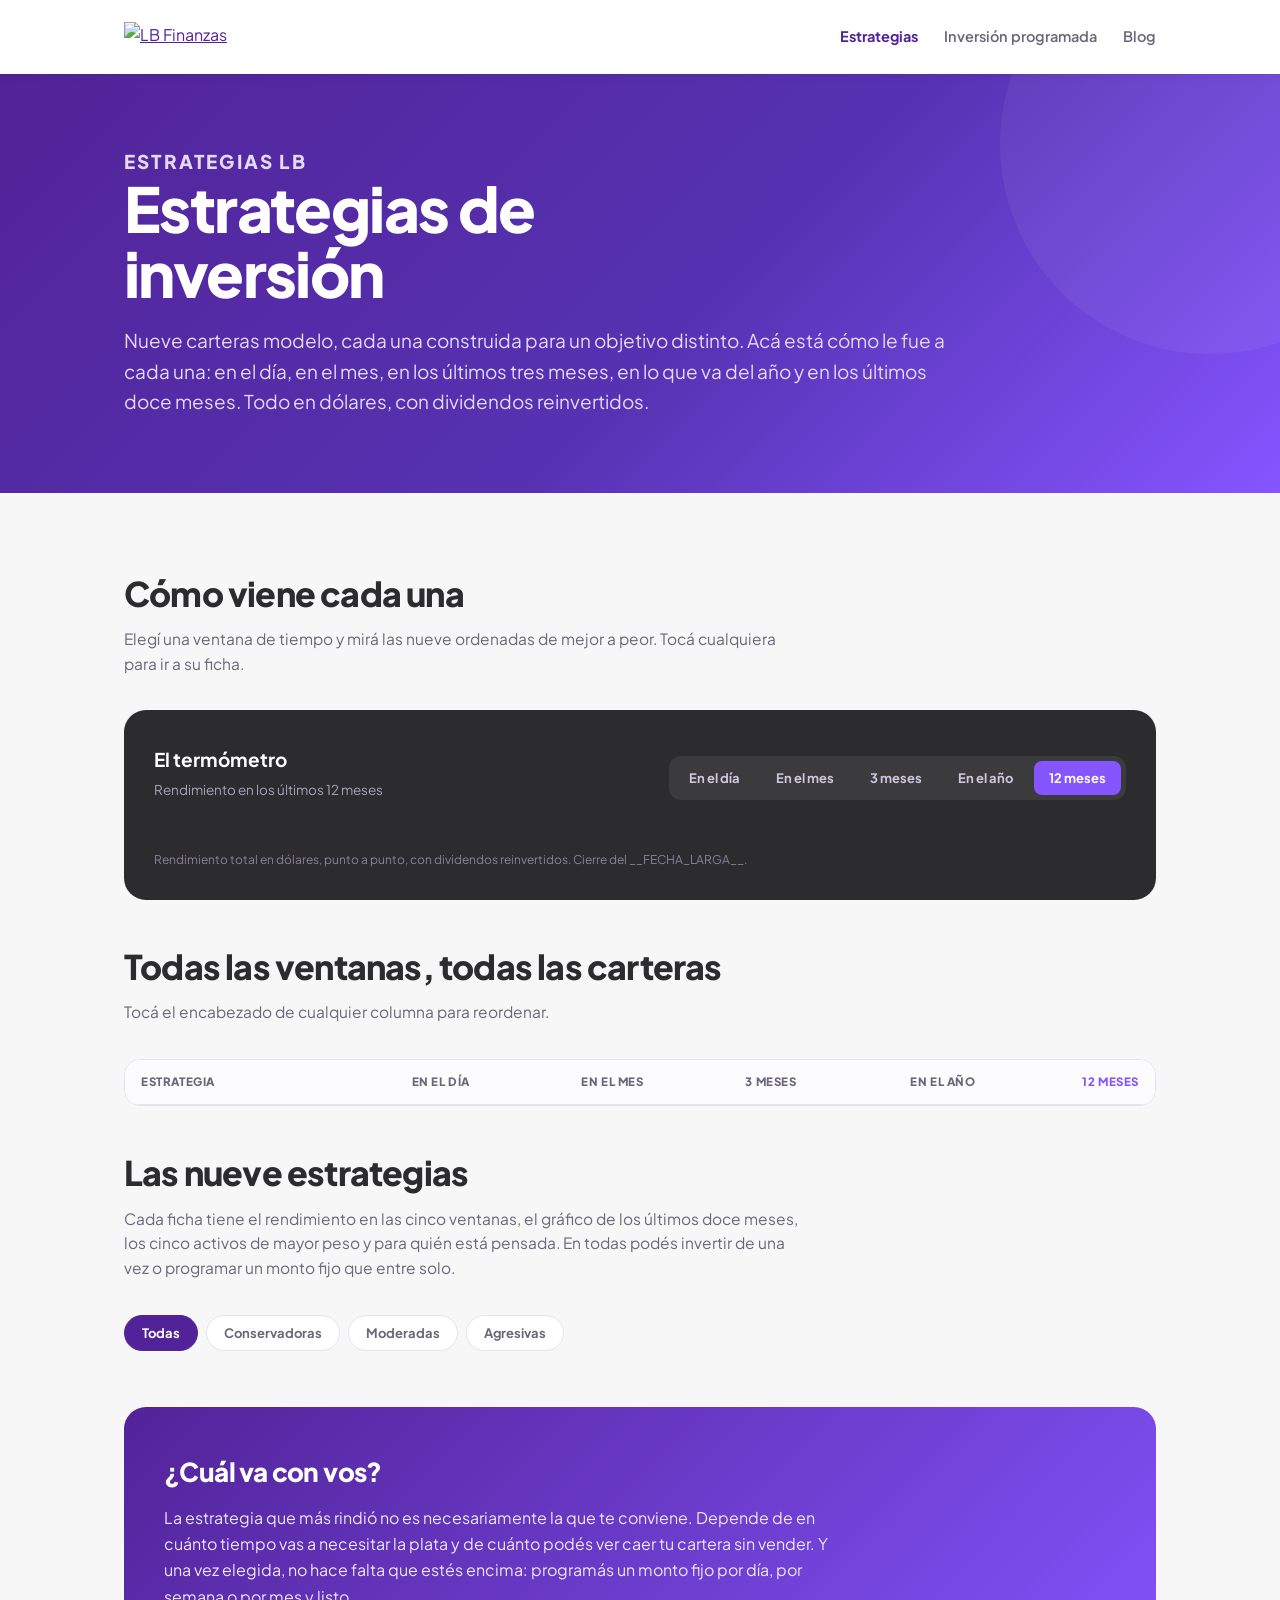
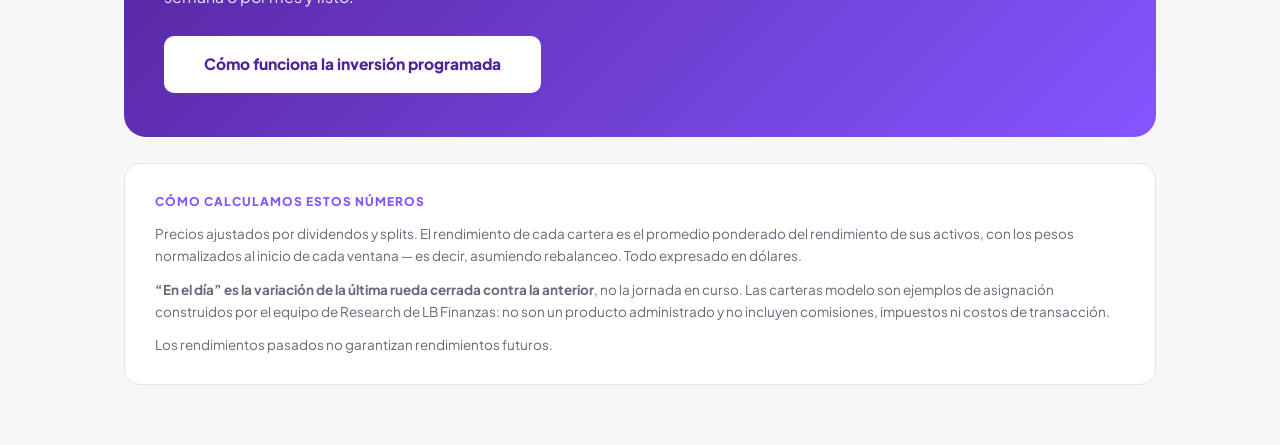
==== commit 0df51016: "Add files via upload" ====
--- a/landing/template.html
+++ b/landing/template.html
@@ -185,8 +185,6 @@
 .cierre p{margin:0 0 26px;font-size:16px;line-height:1.65;color:#eee6fb;max-width:56ch}
 .btn{display:inline-block;padding:16px 40px;border-radius:10px;background:#fff;color:var(--violeta);font-size:15.5px;font-weight:800;text-decoration:none}
 .btn:hover{background:var(--verde);color:var(--negro)}
-.btn-sec{display:inline-block;padding:16px 30px;margin-left:10px;border-radius:10px;border:1.5px solid rgba(255,255,255,.45);color:#fff;font-size:15px;font-weight:700;text-decoration:none}
-.btn-sec:hover{background:rgba(255,255,255,.14);border-color:#fff}
 
 .metodo{background:#fff;border:1px solid var(--linea);border-radius:var(--radio);padding:28px 30px}
 .metodo h4{margin:0 0 12px;font-size:12px;font-weight:800;letter-spacing:1px;color:var(--acento);text-transform:uppercase}
@@ -222,8 +220,7 @@
   .kpi:nth-child(5){border-right:0}
   .card-h,.graf,.act,.desc{padding-left:20px;padding-right:20px}
   .cierre{padding:32px 24px}
-  .btn,.btn-sec{display:block;margin:0 0 10px 0;text-align:center;padding:15px 20px}
-}
+  .btn,}
 </style>
 </head>
 <body>
@@ -310,8 +307,7 @@
   <div class="cierre">
     <h3>¿Cuál va con vos?</h3>
     <p>La estrategia que más rindió no es necesariamente la que te conviene. Depende de en cuánto tiempo vas a necesitar la plata y de cuánto podés ver caer tu cartera sin vender. Y una vez elegida, no hace falta que estés encima: programás un monto fijo por día, por semana o por mes y listo.</p>
-    <a class="btn" href="#">Hablá con tu asesor</a>
-      <a class="btn-sec" href="/inversion-programada-dca">Cómo funciona la inversión programada</a>
+      <a class="btn" href="/inversion-programada-dca">Cómo funciona la inversión programada</a>
   </div>
 </section>
 
